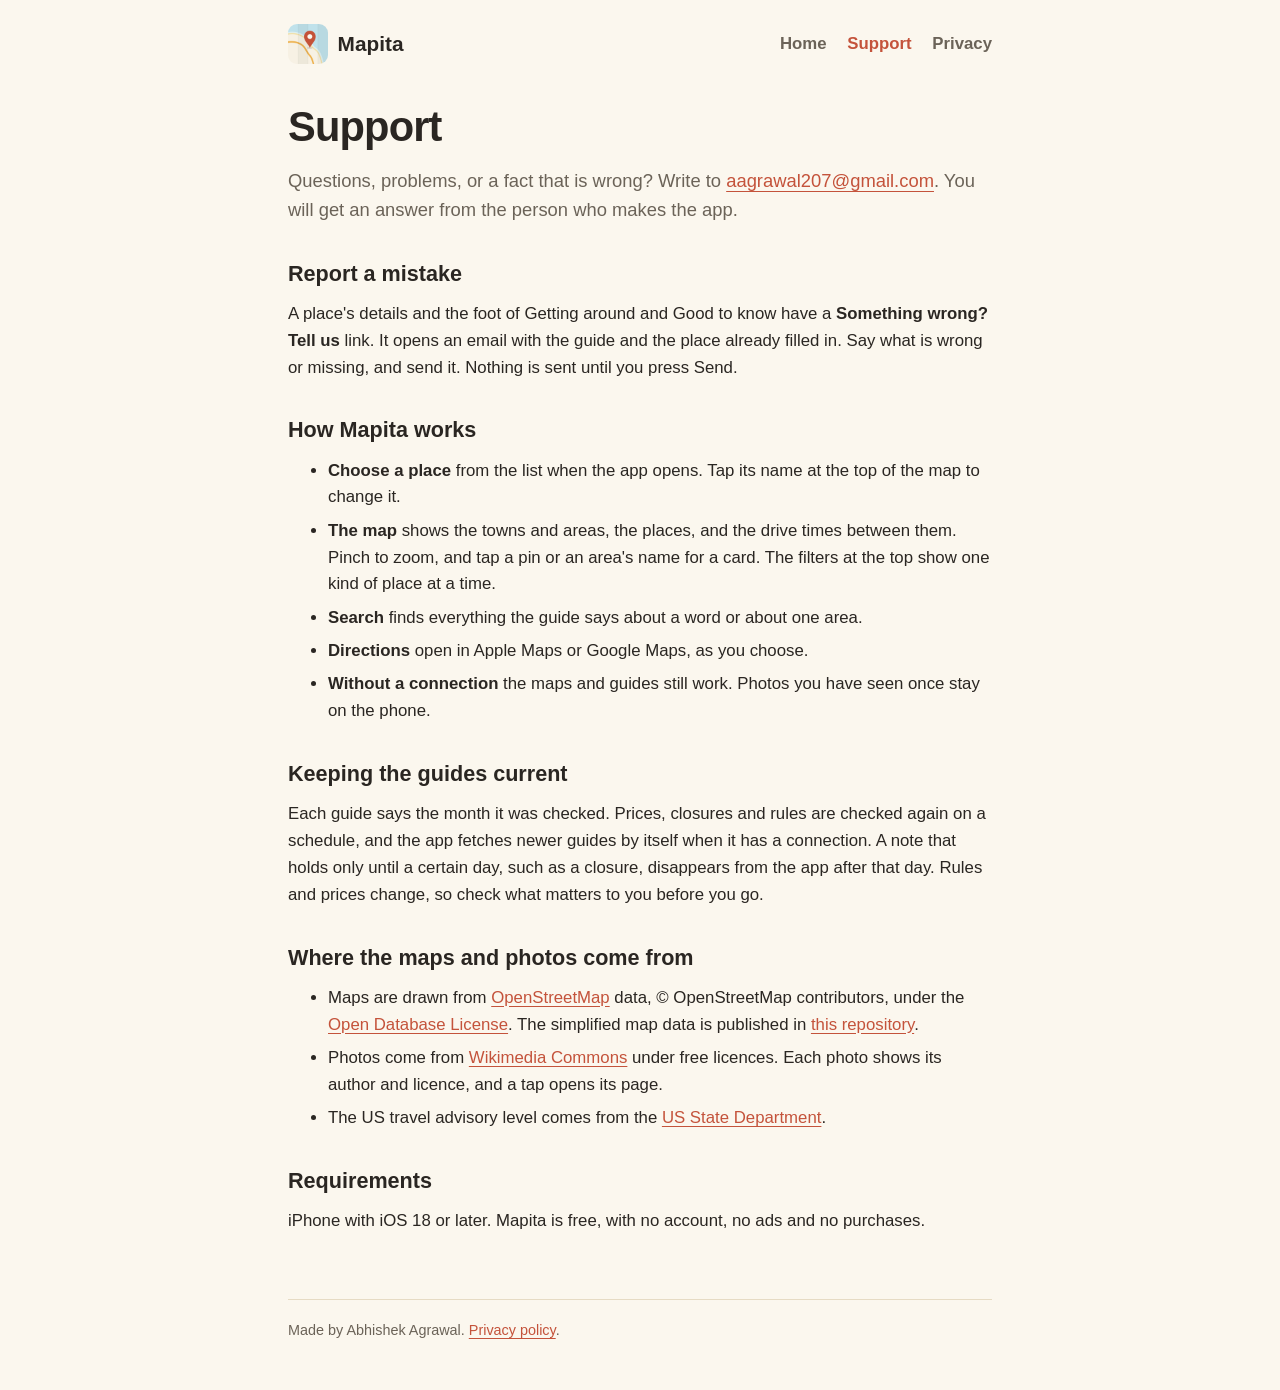
==== support.html @ dec87354 "Austin and New York version 2; home, support and privacy pages for the App Store" ====
<!doctype html>
<html lang="en">
<head>
  <meta charset="utf-8">
  <meta name="viewport" content="width=device-width, initial-scale=1">
  <meta name="description" content="Help with Mapita, the calm trip guide for iPhone: how it works, where its maps and photos come from, and how to report a mistake.">
  <title>Support | Mapita</title>
  <link rel="stylesheet" href="styles.css">
</head>
<body>
  <header class="site shell">
    <a class="brand" href="index.html"><img src="icon.png" alt="">Mapita</a>
    <nav aria-label="Main">
      <a href="index.html">Home</a>
      <a href="support.html" aria-current="page">Support</a>
      <a href="privacy.html">Privacy</a>
    </nav>
  </header>
  <main class="shell">
    <h1>Support</h1>
    <p class="lede">Questions, problems, or a fact that is wrong? Write to
      <a href="mailto:aagrawal207@gmail.com">aagrawal207@gmail.com</a>. You will get an answer from the person who makes the app.</p>

    <h2>Report a mistake</h2>
    <p>A place's details and the foot of Getting around and Good to know have a <strong>Something wrong? Tell us</strong> link.
      It opens an email with the guide and the place already filled in. Say what is wrong or missing, and send it.
      Nothing is sent until you press Send.</p>

    <h2>How Mapita works</h2>
    <ul>
      <li><strong>Choose a place</strong> from the list when the app opens. Tap its name at the top of the map to change it.</li>
      <li><strong>The map</strong> shows the towns and areas, the places, and the drive times between them. Pinch to zoom, and tap a
        pin or an area's name for a card. The filters at the top show one kind of place at a time.</li>
      <li><strong>Search</strong> finds everything the guide says about a word or about one area.</li>
      <li><strong>Directions</strong> open in Apple Maps or Google Maps, as you choose.</li>
      <li><strong>Without a connection</strong> the maps and guides still work. Photos you have seen once stay on the phone.</li>
    </ul>

    <h2>Keeping the guides current</h2>
    <p>Each guide says the month it was checked. Prices, closures and rules are checked again on a schedule, and the app
      fetches newer guides by itself when it has a connection. A note that holds only until a certain day, such as a closure,
      disappears from the app after that day. Rules and prices change, so check what matters to you before you go.</p>

    <h2>Where the maps and photos come from</h2>
    <ul>
      <li>Maps are drawn from <a href="https://www.openstreetmap.org/copyright">OpenStreetMap</a> data, © OpenStreetMap contributors,
        under the <a href="https://opendatacommons.org/licenses/odbl/">Open Database License</a>. The simplified map data is
        published in <a href="https://github.com/aagrawal207/mapita-data">this repository</a>.</li>
      <li>Photos come from <a href="https://commons.wikimedia.org/">Wikimedia Commons</a> under free licences. Each photo shows its
        author and licence, and a tap opens its page.</li>
      <li>The US travel advisory level comes from the <a href="https://travel.state.gov/">US State Department</a>.</li>
    </ul>

    <h2>Requirements</h2>
    <p>iPhone with iOS 18 or later. Mapita is free, with no account, no ads and no purchases.</p>
  </main>
  <footer class="shell">
    <p>Made by Abhishek Agrawal. <a href="privacy.html">Privacy policy</a>.</p>
  </footer>
</body>
</html>
---- styles.css ----
:root {
  color-scheme: light;
  --paper: #fbf7ee;
  --card: #ffffff;
  --ink: #2a2622;
  --muted: #6b6358;
  --accent: #c4533b;
  --teal: #0f8f9e;
  --line: #e6dbc4;
}

* { box-sizing: border-box; }
body {
  margin: 0;
  background: var(--paper);
  color: var(--ink);
  font-family: -apple-system, BlinkMacSystemFont, "Segoe UI", sans-serif;
  font-size: 1.05rem;
  line-height: 1.6;
  -webkit-text-size-adjust: 100%;
}
a { color: var(--accent); text-underline-offset: 0.2em; overflow-wrap: anywhere; }
a:hover { color: var(--teal); }
:focus-visible { outline: 3px solid var(--teal); outline-offset: 4px; }
.shell { width: min(44rem, calc(100% - 2.5rem)); margin-inline: auto; }
header.site {
  display: flex;
  flex-wrap: wrap;
  align-items: center;
  justify-content: space-between;
  gap: 0.75rem 1.5rem;
  padding: 1.5rem 0 1rem;
}
.brand {
  display: inline-flex;
  align-items: center;
  gap: 0.6rem;
  color: var(--ink);
  font-weight: 700;
  font-size: 1.3rem;
  text-decoration: none;
}
.brand img { width: 40px; height: 40px; border-radius: 9px; }
nav a { margin-left: 1rem; color: var(--muted); text-decoration: none; font-weight: 600; }
nav a[aria-current="page"], nav a:hover { color: var(--accent); }
main { padding: 1rem 0 3rem; }
h1 { font-size: clamp(2rem, 5vw, 2.6rem); line-height: 1.1; letter-spacing: -0.02em; margin: 0.5rem 0 1rem; }
h2 { font-size: 1.35rem; margin: 2rem 0 0.6rem; }
p, ul { margin: 0 0 1rem; }
li + li { margin-top: 0.4rem; }
.lede { font-size: 1.15rem; color: var(--muted); }
.card {
  background: var(--card);
  border: 1px solid var(--line);
  border-radius: 16px;
  padding: 1.1rem 1.3rem;
  margin: 1.2rem 0;
}
.small { font-size: 0.9rem; color: var(--muted); }
footer { border-top: 1px solid var(--line); padding: 1.2rem 0 2rem; font-size: 0.9rem; color: var(--muted); }
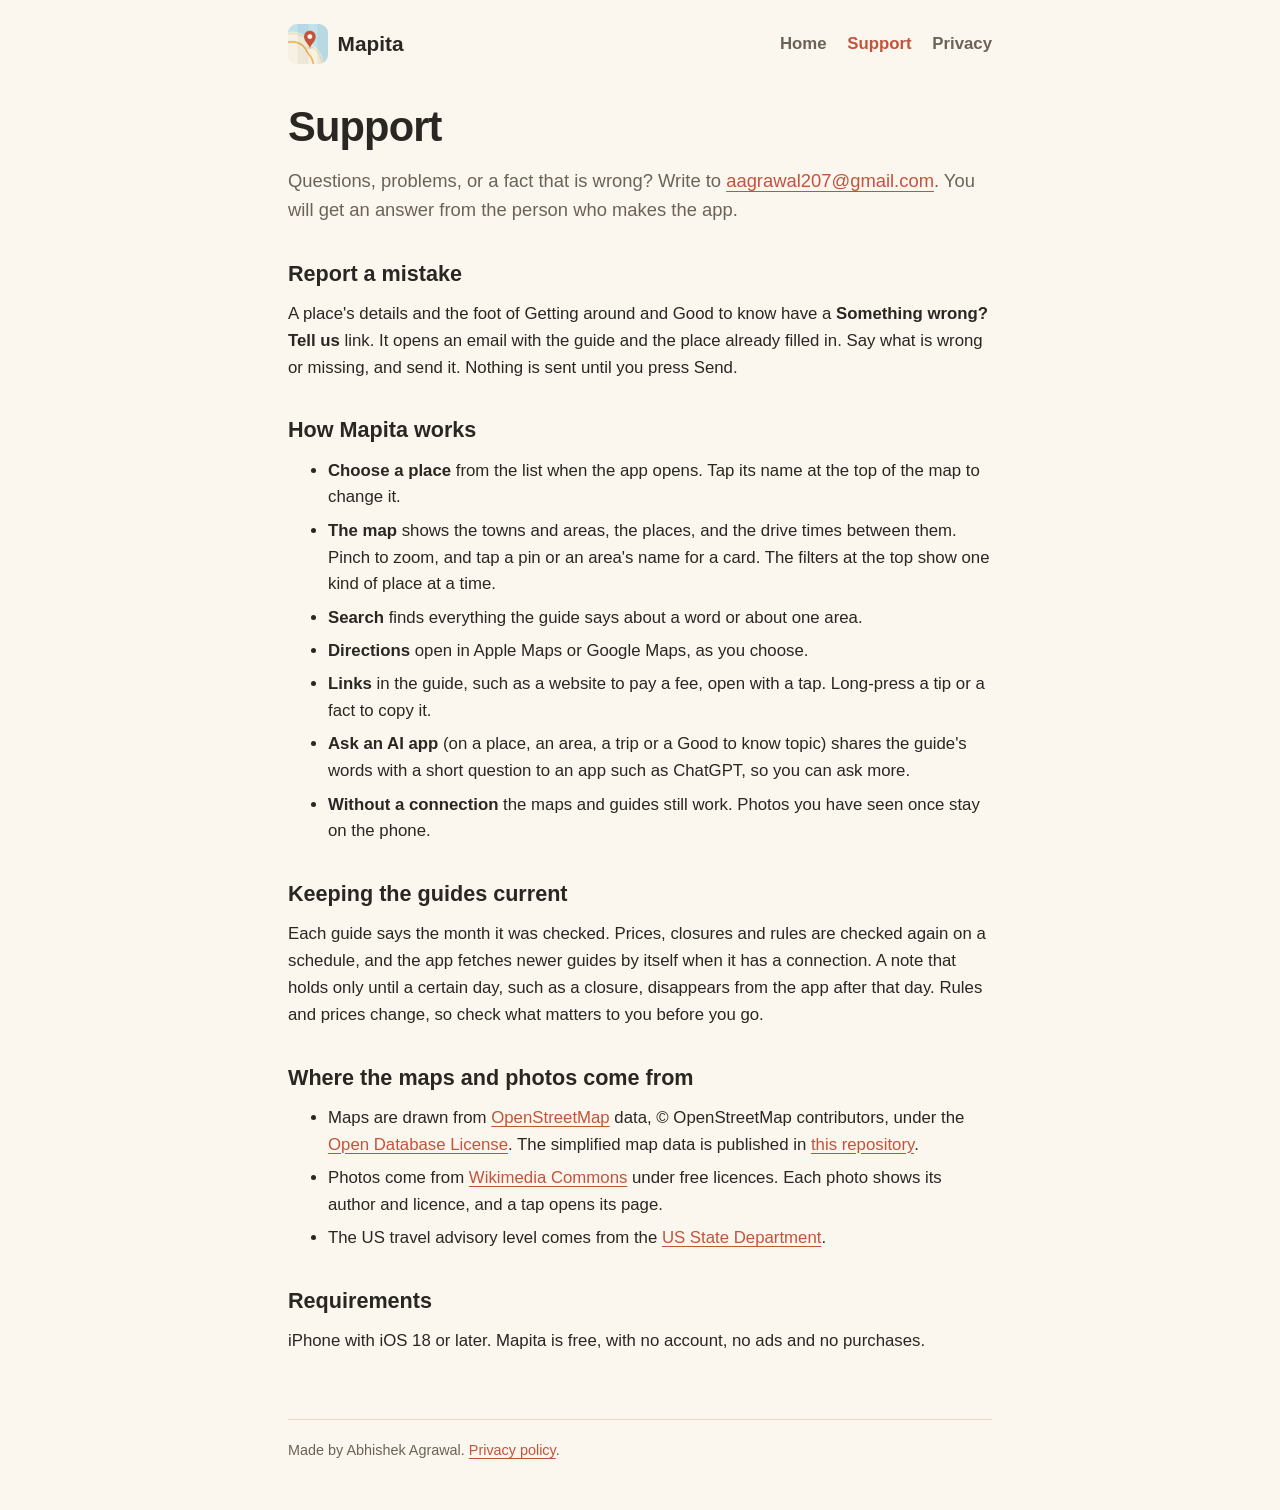
==== commit d2ea6b3c: "Privacy and support: links, copying, Ask an AI app (1.1)" ====
--- a/support.html
+++ b/support.html
@@ -33,6 +33,9 @@
         pin or an area's name for a card. The filters at the top show one kind of place at a time.</li>
       <li><strong>Search</strong> finds everything the guide says about a word or about one area.</li>
       <li><strong>Directions</strong> open in Apple Maps or Google Maps, as you choose.</li>
+      <li><strong>Links</strong> in the guide, such as a website to pay a fee, open with a tap. Long-press a tip or a fact to copy it.</li>
+      <li><strong>Ask an AI app</strong> (on a place, an area, a trip or a Good to know topic) shares the guide's words with a short
+        question to an app such as ChatGPT, so you can ask more.</li>
       <li><strong>Without a connection</strong> the maps and guides still work. Photos you have seen once stay on the phone.</li>
     </ul>
 
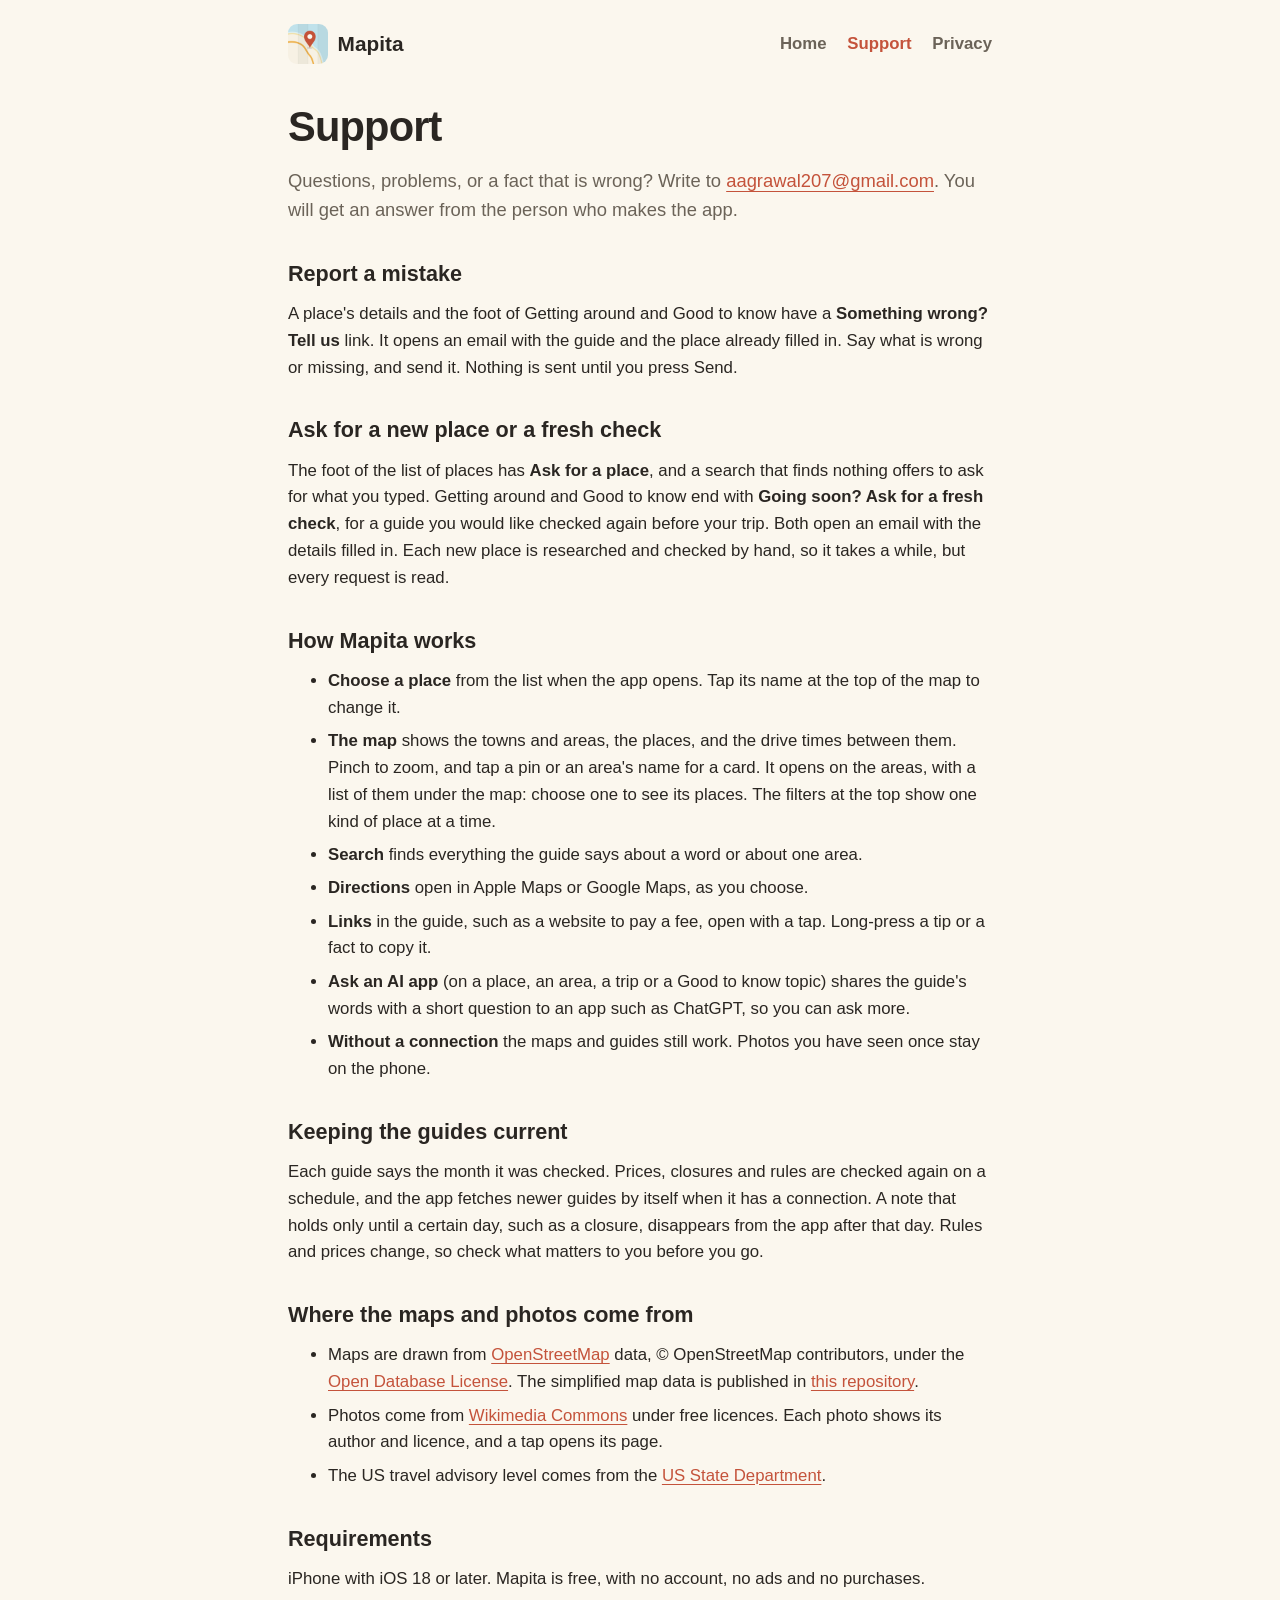
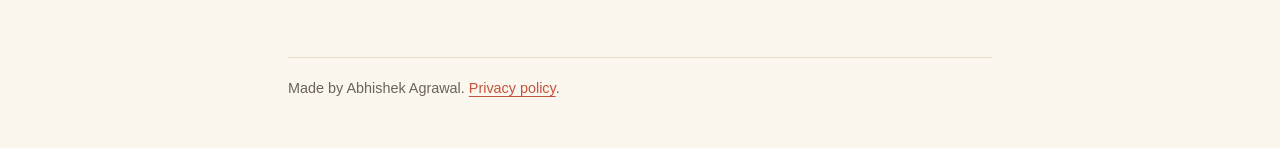
==== commit 6cbf387c: "Support and privacy pages: asking for a place or a fresh check, the list of areas" ====
--- a/support.html
+++ b/support.html
@@ -26,11 +26,18 @@
       It opens an email with the guide and the place already filled in. Say what is wrong or missing, and send it.
       Nothing is sent until you press Send.</p>
 
+    <h2>Ask for a new place or a fresh check</h2>
+    <p>The foot of the list of places has <strong>Ask for a place</strong>, and a search that finds nothing offers to ask for what
+      you typed. Getting around and Good to know end with <strong>Going soon? Ask for a fresh check</strong>, for a guide you would
+      like checked again before your trip. Both open an email with the details filled in. Each new place is researched and checked
+      by hand, so it takes a while, but every request is read.</p>
+
     <h2>How Mapita works</h2>
     <ul>
       <li><strong>Choose a place</strong> from the list when the app opens. Tap its name at the top of the map to change it.</li>
       <li><strong>The map</strong> shows the towns and areas, the places, and the drive times between them. Pinch to zoom, and tap a
-        pin or an area's name for a card. The filters at the top show one kind of place at a time.</li>
+        pin or an area's name for a card. It opens on the areas, with a list of them under the map: choose one to see its places.
+        The filters at the top show one kind of place at a time.</li>
       <li><strong>Search</strong> finds everything the guide says about a word or about one area.</li>
       <li><strong>Directions</strong> open in Apple Maps or Google Maps, as you choose.</li>
       <li><strong>Links</strong> in the guide, such as a website to pay a fee, open with a tap. Long-press a tip or a fact to copy it.</li>
